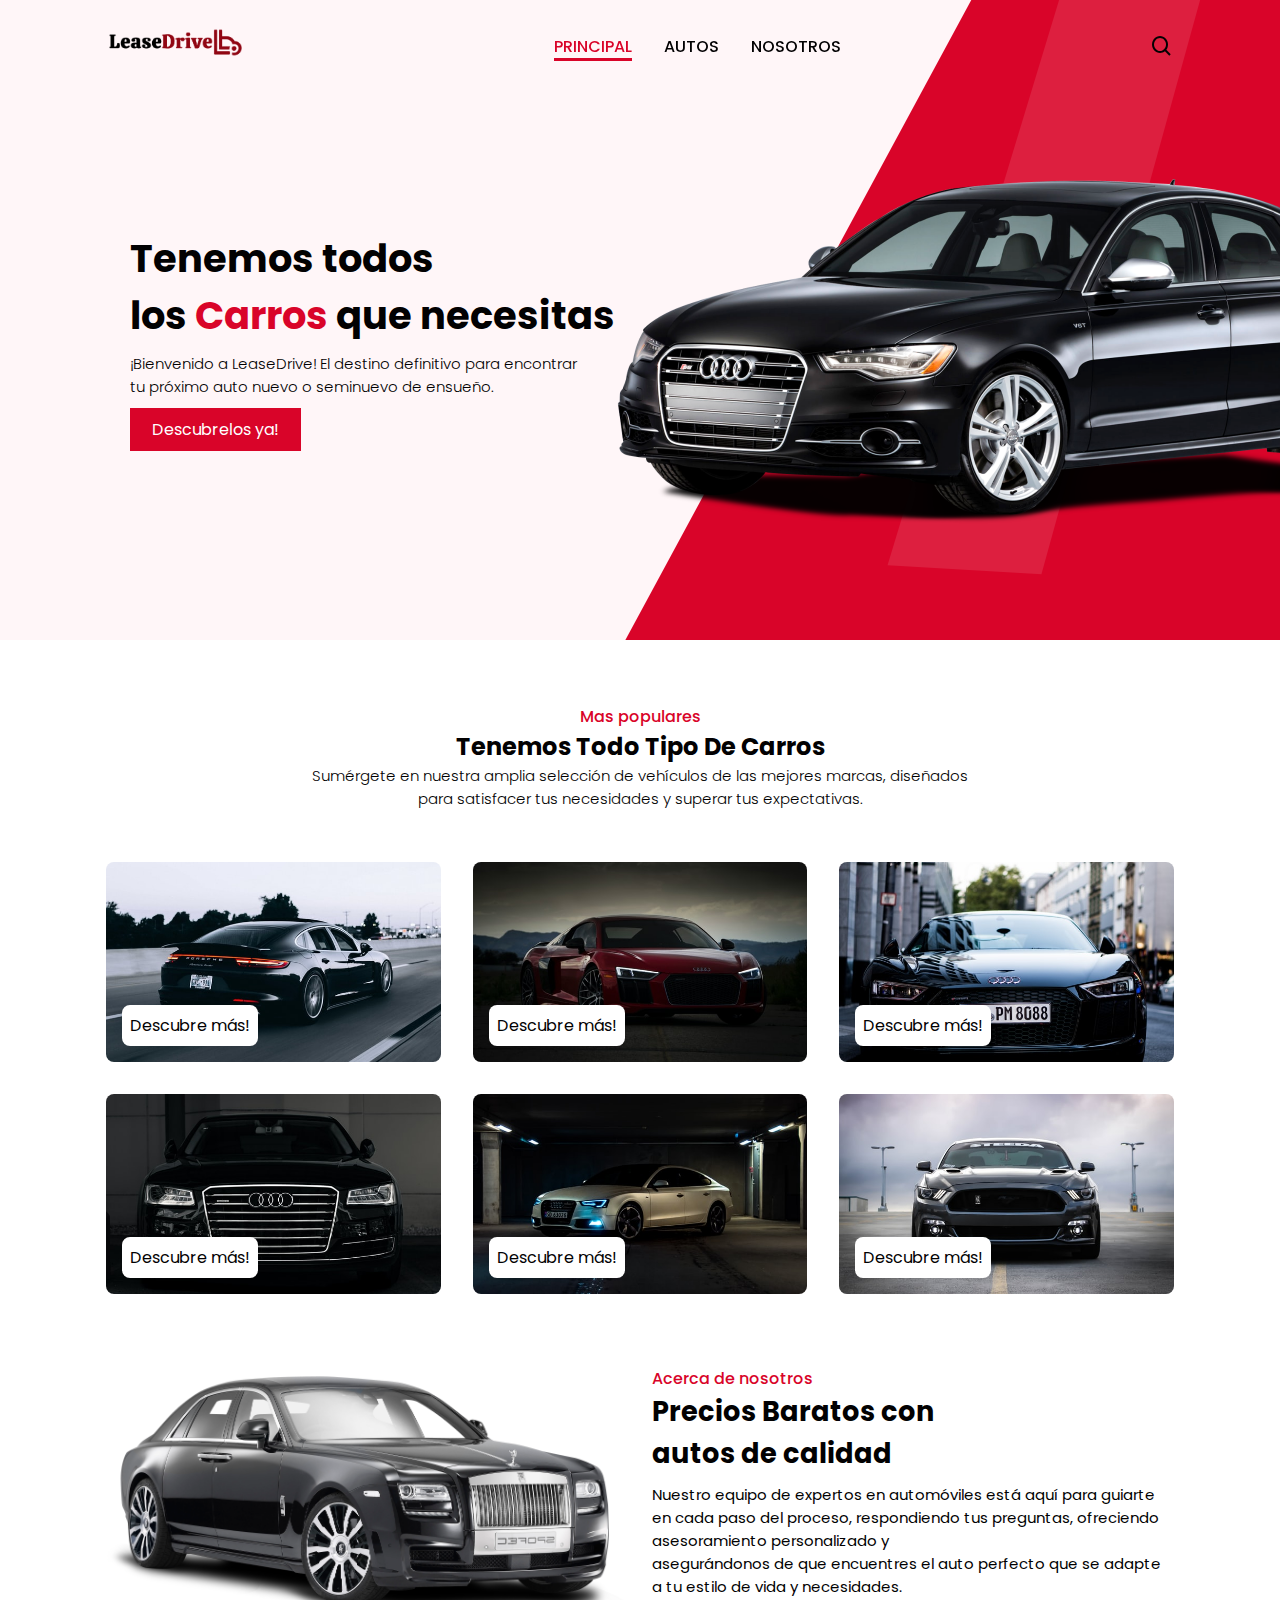
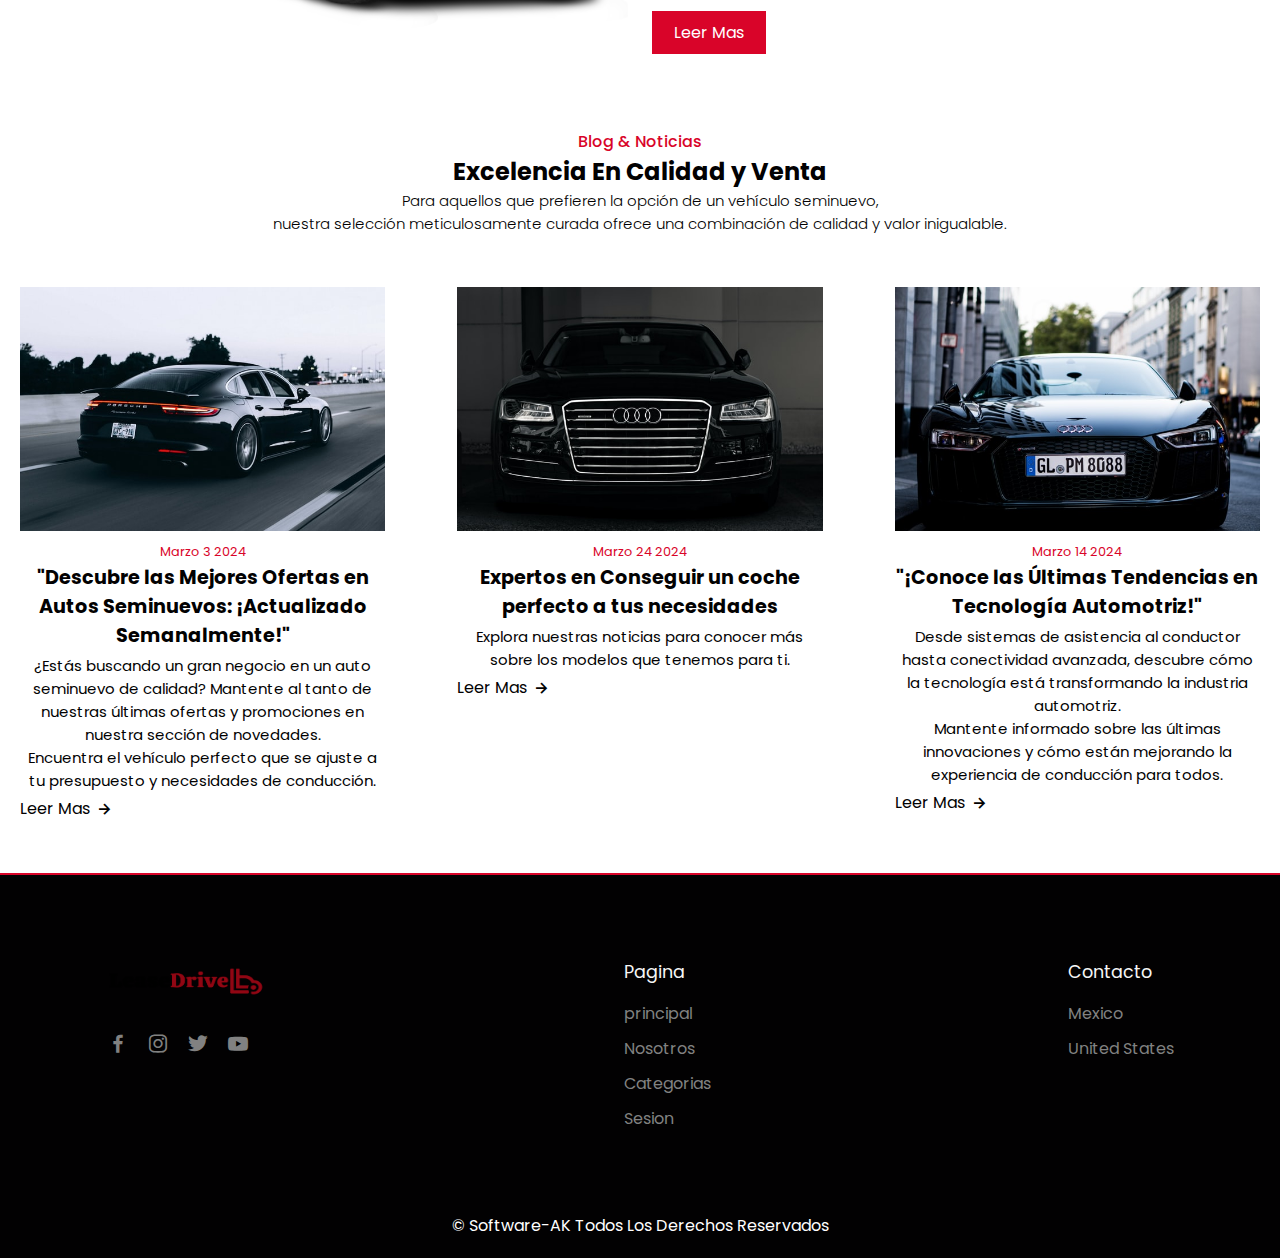
==== index.html @ ec398d71 "financiamiento" ====
<!DOCTYPE html>
<html lang="en">
<head>  
    <meta charset="UTF-8">
    <meta name="viewport" content="width=device-width, initial-scale=1.0">
    <link rel="stylesheet" href="css/style.css">
    <link href='https://unpkg.com/boxicons@2.1.4/css/boxicons.min.css' rel='stylesheet'>
    
    <title>Venta de Carros UP</title>
   
</head>
<body>
    <header> 
        <div class="nav container">
            <i class='bx bx-menu' id="menu-icon"></i>
            <a href="/index.html"class="logo"><img src="/img/IMAGOTIPO LeaseDrive.png" height="45" alt=""></a>

            <ul class="navbar">
                <li><a href="#" class="active">principal</a></li>
                <li><a href="/Catalago.html"> Autos</a> </li>
                <li><a href="/Nosotros.html"> Nosotros</a> </li>
            </ul>
            
            <i class='bx bx-search' id="search-icon"></i>

            <div class="search-box container">
                <input  type="search" name="" id="" placeholder="Buscar">
            </div>
        </div>
    </header>
    <section class="home" id="home">
        <div class="home-text">
            <h1>Tenemos todos <br> los <span> Carros</span>  que necesitas </h1>
            <p>¡Bienvenido a LeaseDrive! El destino definitivo para encontrar <br>tu próximo auto nuevo o seminuevo de ensueño.</p>
            <!--boton-->
            <a href="#" class="btn">Descubrelos ya!</a>

        </div>
    </section>

    <section class="carros" id="carros">
        <div class="heading">
            <span>Mas populares</span>
            <h2>Tenemos Todo Tipo De Carros</h2>
            <p> Sumérgete en nuestra amplia selección de vehículos de las mejores marcas, diseñados<br> para satisfacer tus necesidades y superar tus expectativas.</p>
        </div>

        <div class="cars-container container">

            <div class="box">
                <img src="img/car1.jpg" alt=""    >
                <h2>Descubre más!</h2>
            </div>

         
          <div class="box">
           <img src="img/car2.jpg" alt=""   >
            <h2>Descubre más!</h2>
          </div>
        
           <div class="box">
             <img src="img/car3.jpg" alt=""  >
                <h2>Descubre más!</h2>
           </div>

             <div class="box">
              <img src="img/car4.jpg" alt=""   >
              <h2>Descubre más!</h2>
            </div> 

            <div class="box">
                <img src="img/car5.jpg" alt=""  >
                <h2>Descubre más!</h2>
              </div> 

              <div class="box">
                <img src="img/car6.jpg" alt="" >
                <h2>Descubre más!</h2>

              </div> 
        </div>
    </section>
    <!--acerca de -->
    <section class="about container" id="about">
        <div class="about-img">
         <img src="img/nosotros.png" alt="">

        </div>
        
        <div class="about-text">
            <span>Acerca de nosotros</span>
            <h2>Precios Baratos con <br>autos de calidad   </h2>
            <p> Nuestro equipo de expertos en automóviles está aquí para guiarte en cada paso del proceso, respondiendo tus preguntas, ofreciendo asesoramiento personalizado y<br> asegurándonos de que encuentres el auto perfecto que se adapte a tu estilo de vida y necesidades. </p>

            <a href="#" class="btn">Leer Mas</a>
        </div>
    </section>
    <!-- blog-->
    <section class="Blog" id="Blog">

     <div class="heading">
        <span>Blog & Noticias</span>
        <h2>Excelencia En Calidad y Venta</h2>
        <p>Para aquellos que prefieren la opción de un vehículo seminuevo,<br> nuestra selección meticulosamente curada ofrece una combinación de calidad y valor inigualable.</p>
     </div>
        <!--   -->
    <div class="blog-container">

        <div class="box">
            <img src="img/car1.jpg" alt="">
            <span>Marzo 3 2024</span>
            <h3>"Descubre las Mejores Ofertas en Autos Seminuevos: ¡Actualizado Semanalmente!"</h3>
            <p>¿Estás buscando un gran negocio en un auto seminuevo de calidad? Mantente al tanto de nuestras últimas ofertas y promociones en nuestra sección de novedades. <br>Encuentra el vehículo perfecto que se ajuste a tu presupuesto y necesidades de conducción.</p>
            <a href="#" class="blog-btn">Leer Mas<i class='bx bx-right-arrow-alt'></i></a>
        </div>

        <div class="box">
            <img src="img/car4.jpg" alt="">
            <span>Marzo 24 2024</span>
            <h3>Expertos en Conseguir un coche perfecto a tus necesidades</h3>
            <p>Explora nuestras noticias para conocer más sobre los modelos que tenemos para ti. </p>
            <a href="#" class="blog-btn">Leer Mas<i class='bx bx-right-arrow-alt'></i></a>
        </div>

        <div class="box">
            <img src="img/car3.jpg" alt="">
            <span>Marzo 14 2024</span>
            <h3>"¡Conoce las Últimas Tendencias en Tecnología Automotriz!"</h3>
            <p>Desde sistemas de asistencia al conductor hasta conectividad avanzada, descubre cómo la tecnología está transformando la industria automotriz.<br> Mantente informado sobre las últimas innovaciones y cómo están mejorando la experiencia de conducción para todos.</p>
            <a href="#" class="blog-btn">Leer Mas<i class='bx bx-right-arrow-alt'></i></a>
        </div>
     </div>
    </section>
    <!--footer-->
    <section class="footer">
     <div class="footer-container container">
        <div class="footer-box">
            <a href="/index.html"class="logo"><img src="/img/IMAGOTIPO LeaseDrive.png" height="45" alt=""></a>
            <div class="social">
                <a href="#"><i class='bx bxl-facebook'></i></a>
                <a href="#"><i class='bx bxl-instagram'></i></a>
                <a href="#"><i class='bx bxl-twitter'></i></a>
                <a href="#"><i class='bx bxl-youtube'></i></a>
            </div>
        </div>
        <div class="footer-box">
            <h3>Pagina</h3>
            <a href="#">principal</a>
            <a href="#">Nosotros</a>
            <a href="#">Categorias</a>
            <a href="#">Sesion</a>
        </div>

        <div class="footer-box">
            <h3>Contacto</h3>
            <p>Mexico</p>
            <p>United States</p>
        </div>
      </div>
    </section>
    <!--copiright-->
    <div class="copyright">
        <p>&#169; Software-AK Todos Los Derechos Reservados</p>
    </div>



    <script src="/js/main.js"></script>
</body>
</html>
---- css/style.css ----
@import url('https://fonts.googleapis.com/css2?family=Poppins:wght@300;400;600;700&display=swap');

*{
    font-family: "Poppins", sans-serif;
    margin: 0;
    padding: 0;
    scroll-padding-top: 1rem;
    scroll-behavior: smooth;
    list-style: none;
    text-decoration: none;
    box-sizing: border-box;
}


/* variables*/
:root {
--main-color: #d90429;
--text-color: #020102;
--bg-color:#fff ;
--black:#130f40;
--border:#.1rem solid rgba(0,0,0,.1);
--box-shadow: 0 .5rem 1rem rgba(0,0,0,0,.1);

}
/* barrita negra*/
html::-webkit-scrollbar{
    width: 0.5rem;
    background: transparent;
    
}
html::-webkit-scrollbar-thumb{
    border-radius: 5rem;
    background: var(--text-color);
}

section{
    padding: 4rem 0 2rem;
}
img{
    width: 100%;
}
body{
    color: var(--text-color);
}
.container{
    max-width: 1068px;
    margin-left: auto;
    margin-right: auto;
}
header{
    display: block;
    width: 100%;
    position: fixed;
    top: 0;
    left: 0;
    z-index: 100;
}
header.shadow{
    background: var(--bg-color);
    box-shadow: 2px 4px 20px rgb(15 54 55/10%);
    transition: 0.5s ease;
}
header.shadow #search-icon{
    color: var(--text-color);
}
.nav{
    display: flex;
    align-items: center;
    justify-content: space-between;
    padding: 20px 35px;
}
#menu-icon{
    font-size: 24px;
    cursor: pointer;
    color: var(--text-color);
    display: none;
}
.submenu {
    position: relative;
}


.vacio {
    padding: 10px;
    background-color: crimson;
    text-align: center;
    border-radius: 10px;
    color: white;
}
.logo{
font-size: 1.2rem;
font-weight: 700;
color: var(--text-color);

}

.logo span{
    color: var(--main-color);
}
.navbar{
    display: flex;
    column-gap: 2rem;
}
.navbar a{
    color: var(--text-color);
    font-size: 1rem;
    text-transform: uppercase;
    font-weight: 500;
}
.navbar a:hover,
.navbar .active {
    color: var(--main-color);
    border-bottom: 3px solid var(--main-color);
}
#search-icon{
    font-size: 24px;
    cursor: pointer;
   
}
.search-box{
    position: absolute;
    top: 110%;
    right: 0;
    left: 0;
    background: var(--bg-color);
    box-shadow: 4px 4px 20px rgb(15 54 55/10%);
    border: 1px solid var(--main-color) ;
    border-radius: 0.5rem;
    clip-path: circle(0% at 100% 0%);
}
.search-box.active{
clip-path: circle(144% at 100% 0%);
transition: 0.4s;
}

.search-box input{
    width: 100%;
    padding: 20px;
    border: none;
    outline: none;
    background: transparent;
    font-size: 1rem;
}
/*submenu*/
.categories{
    display: flex;
    column-gap: 2rem;
}
.categories a{
    color: var(--text-color);
    font-size: 1rem;
    text-transform: uppercase;
    font-weight: 500;
}
.categories a:hover,
.categories .active {
    color: var(--main-color);
    border-bottom: 3px solid var(--main-color);
}
.home{
    max-width:initial;
    margin: auto;
    width: 100%;
    min-height: 640px;
    display: flex;
    align-items: center;
    background: url(../img/background.png);
    background-repeat: no-repeat;
    background-size: cover;
    background-position: center left;


}
.home-text{
    padding-left: 130px;
}
.home-text h1{
    font-size: 2.4rem;
}
.home-text span{
    color: var(--main-color);
}
.home-text p{
font-size: 0.938rem;
font-weight: 300;
margin: 0.5rem 0 1.2rem;
}
.btn{
    padding: 10px 22px;
    background: var(--main-color);
    color: var(--bg-color);
    font-weight: 400;
}
.btn:hover{
    background: #fd052f;
}
.heading{
    text-align: center;
}

.heading span{
    font-weight: 500;
    color: var(--main-color);
}
.heading p{
    font-size: 0.938rem;
    font-weight: 300;
}
.cars-container {
    display: flex;
    flex-wrap: wrap;
    gap: 2rem;
    margin-top: 2rem;
}

.cars-container .box{
    flex: 1 1 17rem;
   position: relative;
   height: 200px;
   border-radius: 0.5rem;
   overflow:hidden;
}
.cars-container .box img{
width: 100%;
height: 100%;
object-fit: cover;
overflow: hidden;

}
.cars-container .box img:hover{
    transform: scale(1.2);
    transition: 0.5;
}
.cars-container .box h2{
    position: absolute;
    bottom: 1rem;
    left: 1rem;
    font-weight: 400;
    font-size: 1rem;
    background: var(--bg-color);
    padding: 8px;
    border-radius: 0.5rem;
}
.cars-container .box:hover h2{
    background: var(--main-color);
    color: var(--bg-color);
}
.about{
    display: flex;
    flex-wrap: wrap;
    align-items: center;
    gap: 1.5rem;
}
.about-img{
    flex: 1 1 21rem;
}
.about-text{
    flex: 1 1 21rem;
}
.about-text span{
    font-weight: 500;
    color: var(--main-color);
}
.about-text h2{
    font-size: 1.7rem;
}
.about-text p{
    font-size: 0.938rem;
    margin: 0.5rem 0 1.4rem;
}
.blog-container {
    display: flex;
    flex-wrap: wrap;
    gap: 2rem;
    margin-top: 2rem;
}

.blog-container .box{
    flex: 1 1 13rem;
    padding: 20px;
}
.blog-container .box:hover{
    background: #f6f6f6;
}
.blog-container .box span{
    font-size: 0.8rem;
    color: var(--main-color);
}
.blog-container h3{
    font-size: 1.2rem;
}
.blog-container .box p{
    font-size: 0.938rem;
    margin: 4px 0;
}
.blog-container .box .blog-btn{
    display: flex;
    align-items: center;
    column-gap: 4px;
    color: var(--text-color);
}
.blog-container .box .blog-btn .bx{
    font-size: 20px;
}
.blog-container .box .blog-btn:hover{
    color: var(--main-color);
    column-gap: 0.7rem;
    transition: 0.4s;
}
.footer {
    background: var(--text-color);
    color: #f6f6f6;
    border-top: 2px solid var(--main-color);
}
.footer-container{
    display: flex;
    justify-content: space-between;
    gap: 1rem;
}
.footer-container .logo{
    color: var(--bg-color);
    margin-bottom: 1rem;
}
.footer-container .footer-box{
    display: flex;
    flex-direction: column;
}
.social{
    display: flex;
    align-items: center;
}
.social a{
    font-size: 24px;
    color: var(--bg-color);
    margin-right: 1rem;
}
.social a:hover{
    color: var(--main-color);
}
.footer-box h3{
    font-size: 1.1rem;
    font-weight: 400;
    margin-bottom: 1rem;
}
.footer-box a,
.footer-box p{
    color: #818181;
    margin-bottom: 10px;
}
.footer-box a:hover{
    color: var(--main-color);
}
.copyright{
    padding: 20px;
    text-align: center;
    color: var(--bg-color);
    background: var(--text-color);
}
/*Banner*/
.Banner{
    position: absolute;
    top: 50%;
    left: 50%;
    transform: translate(-50%, -50%);
    width: 1000px;
    height: 600px;
    background: #f5f5f5;
    box-shadow: 0 30px 50 px #dbdbdb;
}
.Banner .slide .item{
    width: 200px;
    height: 300px;
    position: absolute;
    top: 50%;
    transform: translate( 0, -50%);
    border-radius: 20px;
    box-shadow: 0 30px 50 px #505050;
    background-position: 50% 50%;
    background-size: cover;
    display: inline-block;
    transition: 0.5s;
}
.slide .item:nth-child(1),
.slide .item:nth-child(2){
    top: 0;
    left: 0;
    transform: translate(0,0);
    border-radius: 0;
    width: 100%;
    height: 100%;
}
.slide .item:nth-child(3){
    left: 50%;
}
.slide .item:nth-child(4){
    left: calc(50% + 220px);
}


/*Modal*/
.box{
    text-align: center;
}
.button{
    font-size: 1em;
    padding: 15px 35px;
    color: #fff;
    text-decoration: none;
    cursor: pointer;
    transition: all 0.3s ease-out;
    background: #f85151;
    border-radius: 50px;
}
.overlay{
    position: fixed;
    top: 0;
    bottom: 0;
    left: 0;
    right: 0;
    background: rgba(0, 0, 0, 0.8);
    transition: opacity 500ms;
    visibility: hidden;
    opacity: 0;
}
.overlay:target{
    visibility: visible;
    opacity: 1;
}
.wrapper{
    margin: 70px auto;
    padding: 20px;
    background: #e7e7e7;
    border-radius: 5px;
    width: 30%;
    position: relative;
    transition: all 5s ease-in-out;
}
.wrapper .close{
    position: absolute;
    top: 20px;
    right: 30px;
    transition: all 200ms;
    font-size: 30px;
    font-weight: bold;
    text-decoration: none;
    color: #333;
}
.wrapper .content{
    max-height: 30%;
    overflow: auto;
}

.container{
    border-radius: 5px;
    padding: 20px 0;
}
form label{
    text-transform: uppercase;
    font-weight: 500;
    letter-spacing: 3px;
}
input[type=text], textarea{
    width: 100%;
    padding: 12px;
    border: 1px solid #ccc;
    border-radius: 5px;
    box-sizing: border-box;
    margin-top: 6px;
    margin-bottom: 16px;
    resize: vertical;
}
input[type="submit"]{
    background-color: #f85151;
    ;
    color: #fff;
    padding: 15px 50px;
    border: none;
    border-radius: 50px;
    cursor: pointer;
    font-size: 15px;
    text-transform: uppercase;
    letter-spacing: 3px;
}
/*Popular*/
.slider-container {
    width: 100%;
    overflow: hidden;
    position: relative;
    height: 400px; /* Ajusta la altura según sea necesario */
}

.slider {
    display: flex;
    transition: transform 0.5s ease-in-out;
}

.slider img {
    width: 100%;
    height: auto;
}

/*Categorias*/
.hading{
    text-align: center;
    padding-bottom: 2rem;
    font-size: 4.5rem ;
    color: #000000;
}
.contact h1{
   
    padding-top: 5rem;
}
.contact .row{
    display: flex;
    flex-wrap: wrap;
    gap: 1.5rem;
}
.contact .row .map{
    flex: 1 1 42rem;
    width: 100%;
    padding:2rem;
    
    border-radius: .5rem;
    
}
.contact .row form{
    flex: 1 1 42rem;
    padding:2rem;
    
    border-radius: .5rem;
    box-shadow: var(--box-shadow);
}
.contact .row form .box{
    margin: .7rem 0;
    width: 100%;
    padding: 1rem;
    font-size: 1.6rem;
    text-transform: none;
    border-radius: .5rem;
    text-align: center;
}
.contact .row form h3 {
    font-size: 3rem;
    text-align: center;
    color: #000000;
}
.contact .row form textarea{
    height: 15rem;
    resize: none;
}

/*Categorias*/
.contenido{
    max-width: 1250px;
    width: 100%;
    margin: 40px auto;
    display: flex;
    
}
.mostrador{
    width: 100%;
    transition: .5s ease;
}
.mostrador .fila{
    width: 100%;
    display: flex;
    margin-bottom: 40px;
    display: flex;
    justify-content: center;
    gap: 10px;
    margin-top: 100px
}

.mostrador .fila .item{
    max-width: 325px;
    height: 250px;
    border: 0px solid red; 
    text-align: center;
    margin: 0 10px;
    cursor: pointer;
    border-radius: 10px;
    box-shadow: 0px 2px 4px rgba(0, 0, 0, 0.3);
    overflow: hidden;
    transition: transform 0.6s ease;
    
}
.mostrador .fila .item:hover{
    background-color: #e6e6e6;
}
.mostrador .fila .item img{
    width: 100%;
    height: auto;
    object-fit: cover;
}
.mostrador .fila .item .descripcion{
    color: #707070;
    font-weight: bold;
}
.mostrador .fila .item .precio{
    color: #f85151;
    font-weight: bold;
    font-size: 20px;
}
.seleccion{
    transition: .5s ease;
    opacity: 0;
    width: 0%;
    border-radius: 10px;
    border: 1px solid #ccc;
    position: relative;
    display: flex;
    flex-direction: column;
    justify-content: center;
    overflow: hidden;
}
.cerrar{
    position: absolute;
    right: 0;
    top: 20px;
    right: 20px;
    cursor: pointer;
}

.info{
    padding: 20px;
}
.info img{
    display: block;
    margin: 30px auto;
    width: 80%;
}
.info h2{
    color: #707070;
    margin-bottom: 10px;
}
.info p{
    font-size: 14px;
    color: #707070;
    margin-bottom: 10px;
}
.info .precio{
    font-size: 30px;
    font-weight: bold;
    color: #f85151;
    margin-bottom: 10px;
    display: block;
}
.info .fila{
    display: flex;
    align-items: flex-end;
}
.info .fila label{
    display: block;
    margin-bottom: 10px;
}
.info .fila select{
    width: 100px;
    font-size: 18px;
    padding: 6px;
    margin-right: 30px;
}
.info .fila button{
    height: 40px;
    border: none;
    padding: 0 10px;
    color: #fff;
    background-color: #f85151;
}
/*catalago*/
.card-container{
    display: flex;
    justify-content: center;
    flex-wrap: wrap;
    gap: 25px;
    margin-top: 100px;
}

.card{
    width: 325px;
    background-color: #fff;
    border-radius: 10px;
    box-shadow: 0px 2px 4px rgba(0, 0, 0, 0.3);
    overflow: hidden;
    transition: transform 0.6s ease;
}
.card:hover{
   transform: translateY(-20px);
}
.card img{
    width: 100%;
    height: auto;
    object-fit: cover;
}
.card-content{
    padding: 20px;
    
}
.card-content h1{
    font-size: 24px;
    margin-bottom: 10px;
}
.card-content h2{
    font-size: 15px;
    margin-bottom: 20px;
}
.card-button {
    display: inline-block;
    background-color: var(--main-color);  
    color: #fff;
    text-decoration: none;
    border-radius: 5px;
    padding: 8px 16px;
}
.categories-container{
    display: flex;
    align-items: center;
    justify-content: space-between;
    padding: 20px 35px;
}

/*Responsiva*/
@media (max-width: 1080px){
    .container{
        margin-left: 1rem;
        margin-right: 1rem;
    }
}
@media(max-width: 991px){
    .nav{
        padding: 15px 20px;
    }
    section{
        padding: 3rem 0 1rem;
    }
    .home-text{
        padding-left: 2rem;
    }
    .home-text h1{
        font-size: 2.1rem;
    }

}
@media(max-width:920px){
    #search-icon{
        color: var(--text-color);
    }

}
@media(max-width:768px){
    .search-box input {
        padding: 15px;
    }
    .nav{
        padding: 10px 0;
    }
    .hading{
        font-size: 3rem;
    }

#menu-icon{
    display: initial;
}

.navbar{
    position: absolute;
    top: 100%;
    right: 0;
    left: 0;
    display: flex;
    flex-direction: column;
    background: var(--bg-color);
    row-gap: 0.5rem;
    text-align: center;
    box-shadow: 4px 4px 20px rgb(15 54 55 / 20%);
    clip-path: circle(0% at 0% 0%);
    transition: 0.6s;
}
.navbar a{
    display: block;
    padding: 15px;
}
.navbar a:hover,
.navbar .active{
    border-bottom: none;
    background: none;
    background: var(--main-color);
    color: var(--bg-color);
}   
.navbar .active{
    clip-path: circle(144% at 0% 0%);
}

}
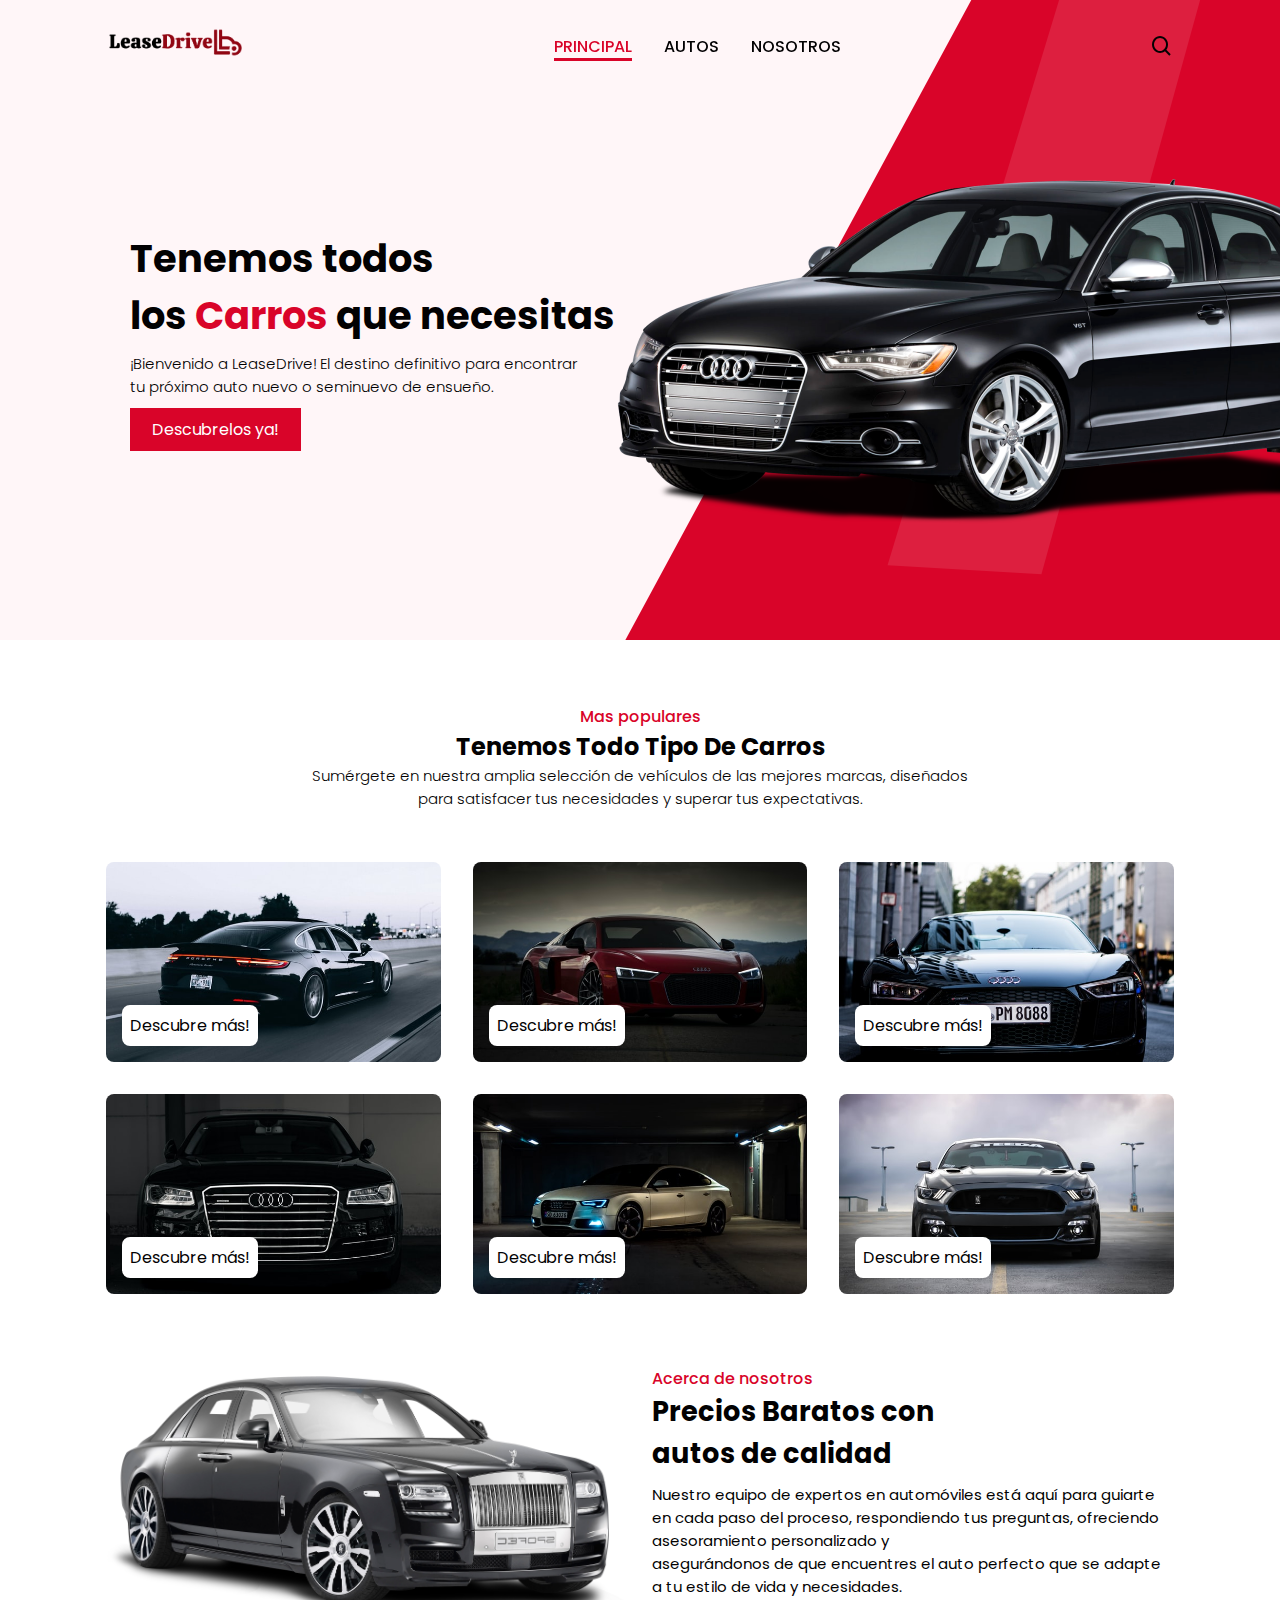
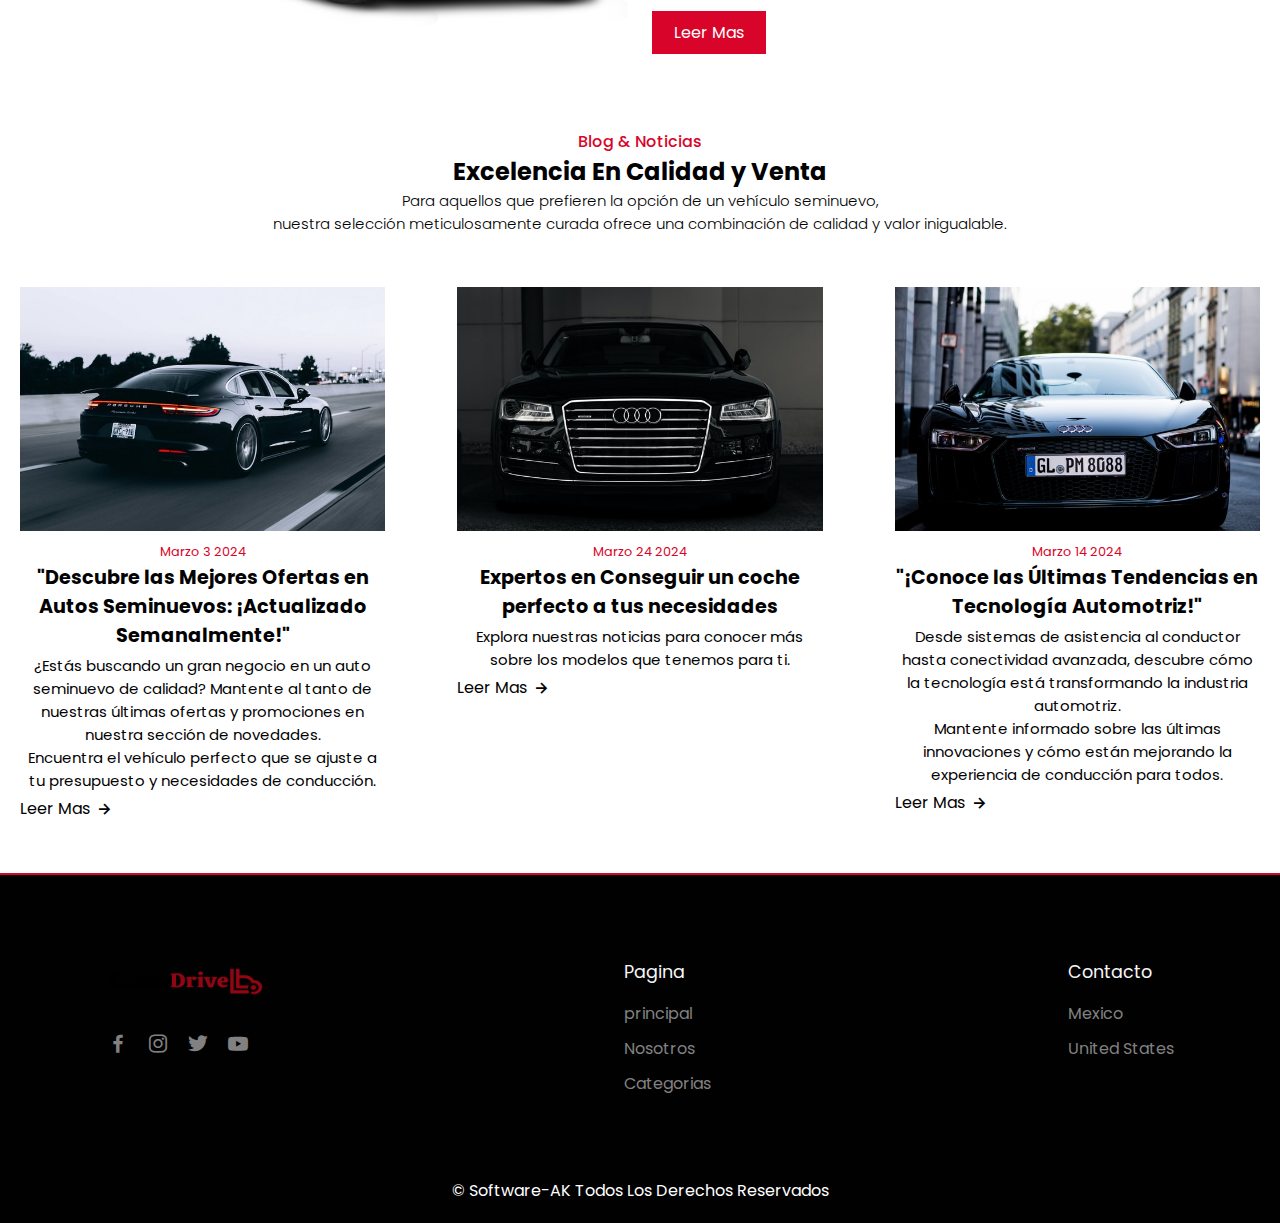
==== commit 2e2b2390: "rutass" ====
--- a/index.html
+++ b/index.html
@@ -33,7 +33,7 @@
             <h1>Tenemos todos <br> los <span> Carros</span>  que necesitas </h1>
             <p>¡Bienvenido a LeaseDrive! El destino definitivo para encontrar <br>tu próximo auto nuevo o seminuevo de ensueño.</p>
             <!--boton-->
-            <a href="#" class="btn">Descubrelos ya!</a>
+            <a href="/Catalago.html" class="btn">Descubrelos ya!</a>
 
         </div>
     </section>
@@ -92,7 +92,7 @@
             <h2>Precios Baratos con <br>autos de calidad   </h2>
             <p> Nuestro equipo de expertos en automóviles está aquí para guiarte en cada paso del proceso, respondiendo tus preguntas, ofreciendo asesoramiento personalizado y<br> asegurándonos de que encuentres el auto perfecto que se adapte a tu estilo de vida y necesidades. </p>
 
-            <a href="#" class="btn">Leer Mas</a>
+            <a href="/Nosotros.html" class="btn">Leer Mas</a>
         </div>
     </section>
     <!-- blog-->
@@ -111,7 +111,7 @@
             <span>Marzo 3 2024</span>
             <h3>"Descubre las Mejores Ofertas en Autos Seminuevos: ¡Actualizado Semanalmente!"</h3>
             <p>¿Estás buscando un gran negocio en un auto seminuevo de calidad? Mantente al tanto de nuestras últimas ofertas y promociones en nuestra sección de novedades. <br>Encuentra el vehículo perfecto que se ajuste a tu presupuesto y necesidades de conducción.</p>
-            <a href="#" class="blog-btn">Leer Mas<i class='bx bx-right-arrow-alt'></i></a>
+            <a href="/Nosotros.html" class="blog-btn">Leer Mas<i class='bx bx-right-arrow-alt'></i></a>
         </div>
 
         <div class="box">
@@ -119,7 +119,7 @@
             <span>Marzo 24 2024</span>
             <h3>Expertos en Conseguir un coche perfecto a tus necesidades</h3>
             <p>Explora nuestras noticias para conocer más sobre los modelos que tenemos para ti. </p>
-            <a href="#" class="blog-btn">Leer Mas<i class='bx bx-right-arrow-alt'></i></a>
+            <a href="/Nosotros.html" class="blog-btn">Leer Mas<i class='bx bx-right-arrow-alt'></i></a>
         </div>
 
         <div class="box">
@@ -127,7 +127,7 @@
             <span>Marzo 14 2024</span>
             <h3>"¡Conoce las Últimas Tendencias en Tecnología Automotriz!"</h3>
             <p>Desde sistemas de asistencia al conductor hasta conectividad avanzada, descubre cómo la tecnología está transformando la industria automotriz.<br> Mantente informado sobre las últimas innovaciones y cómo están mejorando la experiencia de conducción para todos.</p>
-            <a href="#" class="blog-btn">Leer Mas<i class='bx bx-right-arrow-alt'></i></a>
+            <a href="/Nosotros.html" class="blog-btn">Leer Mas<i class='bx bx-right-arrow-alt'></i></a>
         </div>
      </div>
     </section>
@@ -145,10 +145,9 @@
         </div>
         <div class="footer-box">
             <h3>Pagina</h3>
-            <a href="#">principal</a>
-            <a href="#">Nosotros</a>
-            <a href="#">Categorias</a>
-            <a href="#">Sesion</a>
+            <a href="/index.html">principal</a>
+            <a href="/Nosotros.html">Nosotros</a>
+            <a href="/Catalago.html">Categorias</a>
         </div>
 
         <div class="footer-box">
